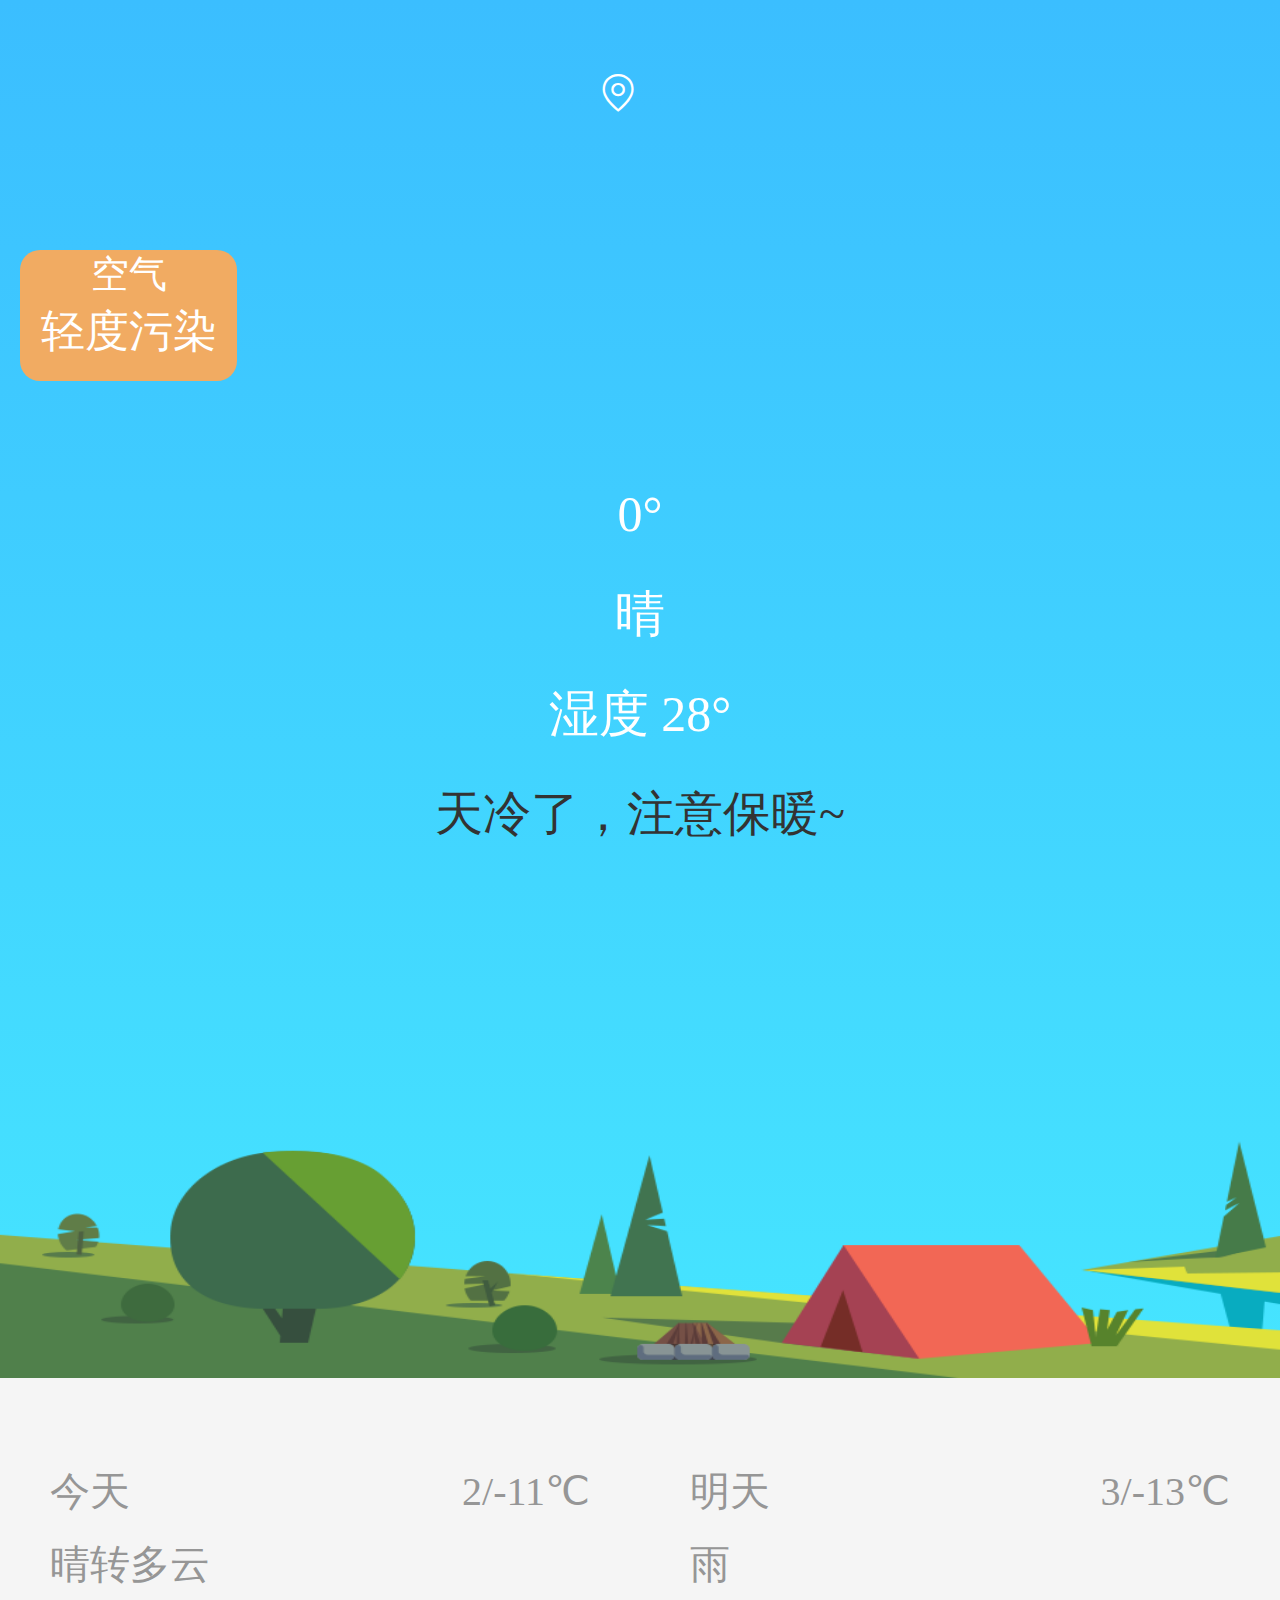
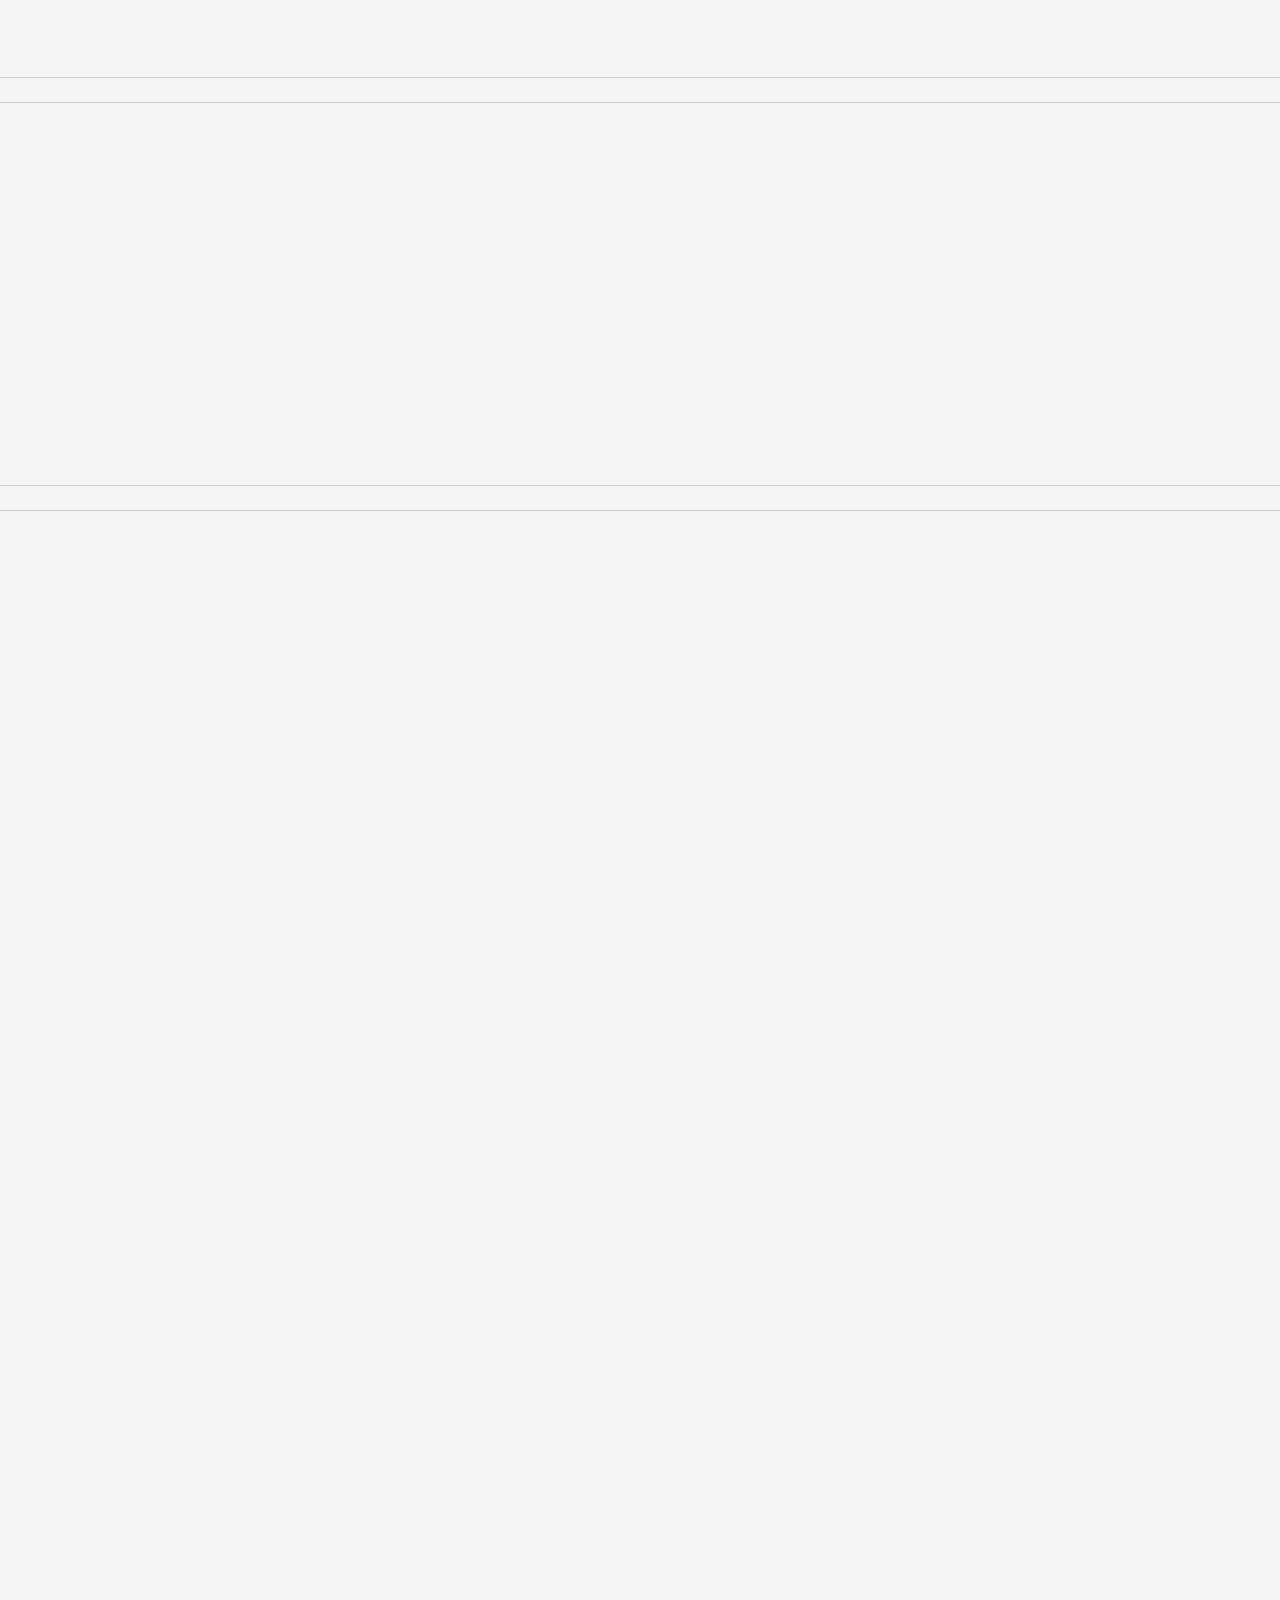
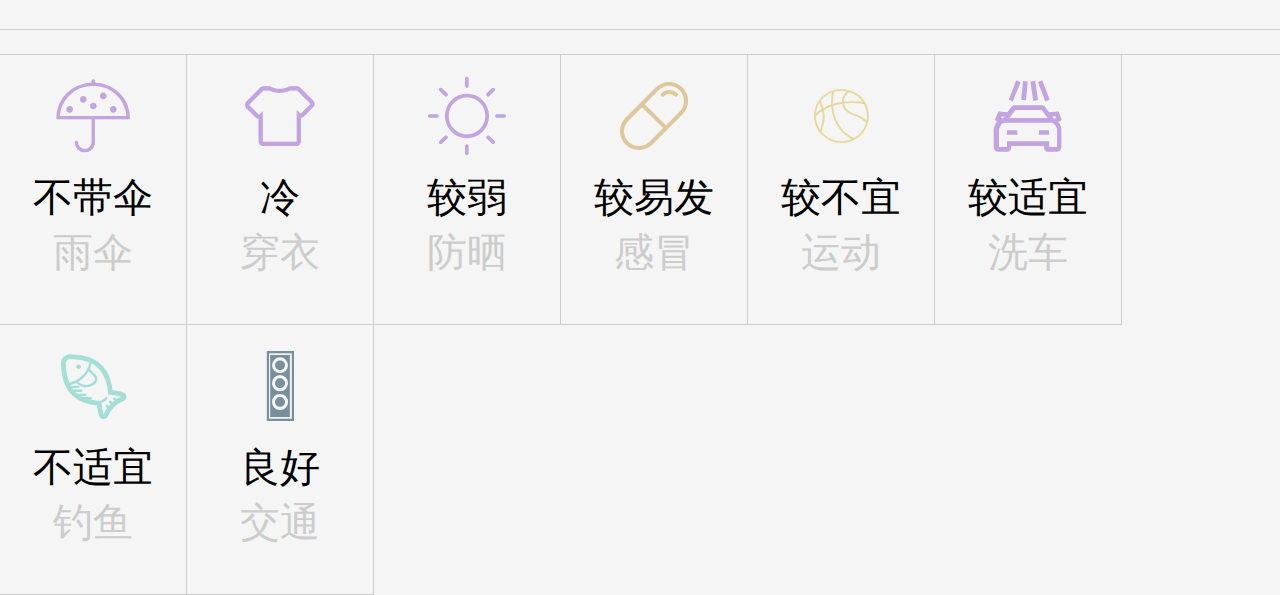
==== index.html @ 8fc32219 "lll" ====
<!DOCTYPE html>
<html>
<head>
    <meta charset="utf-8">
    <meta name="viewport" content="initial-scale=1.0, maximum-scale=1.0, user-scalable=no" />
    <title></title>
    <link rel="stylesheet" type="text/css" href="css/index.css"/>
    <link rel="stylesheet" type="text/css" href="css/iconfont.css"/>
    <script src="js/jquery-3.3.1.js" type="text/javascript" charset="utf-8"></script>

    
   <script src="js/rem.js" type="text/javascript" charset="utf-8"></script>
    <!--<script type="text/javascript">
    	
   		document.addEventListener('plusready', function(){
   			//console.log("所有plus api都应该在此事件发生后调用，否则会出现plus is undefined。"
   			
   		});
   		
    </script>-->
</head>
<body>
	<div class="yy">
	<div class="bodys">
		<img src="img/screen.png" alt="" />
		<div class="head">
			<div class="bai"></div>
			<div class="pos">
				<i class="iconfont icon-weizhi"></i>
				<span class="city"></span>		
			</div>
			<div class="imgs">
				<!--<img src="img/imgs.png"/>-->
			</div>
		</div>
		<div class="pollu">
			<span class="uu">空气</span>
			<p class="pollu_p">轻度污染</p>
		</div>
		<div class="center">
			<p class="temp">0°</p>
			<span id="weather">晴</span>
			<div class="stau">
				<span class="star_dic">湿度</span>
				<span class="star_lev">28°</span>
			</div>
			<h6>天冷了，注意保暖~</h6>
		</div>
	</div>
	<div class="today">
		<ul class="todaylist">
			<li>
				<div class="day">
					<span>今天</span>
					<span class="day_temp">2/-11℃</span>
				</div>
				<div class="tq">
					<span class="tq_con">晴转多云</span>
					<div class="sun tosun"></div>
				</div>
			</li>
			
			<li>
				<div class="day">
					<span>明天</span>
					<span class="tom_temp">3/-13℃</span>
				</div>
				<div class="tq">
					<span class="tom_con">雨</span>
					<div class="sun tmsun"></div>
				</div>
			</li>
		</ul>
	</div>
	<div class="dayb">
		<ul class="dayblist">
			<!--<li>
				<span>${v.hour}</span>
				<div class="sun"></div>
				<p>${v.temperature}</p>
			</li>-->
		</ul>
	</div>
	<div class="every">
		<ul class="everylist">
			<!--<li>
				<div class="yun">
					<div class="date">
						<span>昨天</span>
						<span>01/15</span>
					</div>
					<p>多云</p>
				</div>
				<div class="sun"></div>
				<div class="du">
					<span>3°</span>
					<div class="dian"></div>
				</div>
				<div class="du">					
					<div class="dian lan"></div>
					<span>2°</span>
				</div>
				<div class="sun"></div>
				<div class="yun">
					<p>多云</p>
					<div class="date">
						<span>昨天</span>
						<span>01/15</span>
					</div>					
				</div>
			</li>-->
		</ul>
	</div>
	<div class="note">
		<ul class="notelist">
			<li>
				<i class="iconfont icon-iconset0458"></i>
				<span>不带伞</span>
				<p>雨伞</p>
			</li>
			<li>
				<i class="iconfont icon-yifu"></i>
				<span>冷</span>
				<p>穿衣</p>
			</li>
			<li>
				<i class="iconfont icon-taiyang-copy"></i>
				<span>较弱</span>
				<p>防晒</p>
			</li>
			<li>
				<i class="iconfont icon-yao"></i>
				<span>较易发</span>
				<p>感冒</p>
			</li>
			<li>
				<i class="iconfont icon-z"></i>
				<span>较不宜</span>
				<p>运动</p>
			</li>
			<li>
				<i class="iconfont icon-xichekaidan"></i>
				<span>较适宜</span>
				<p>洗车</p>
			</li>
			<li>
				<i class="iconfont icon-yu"></i>
				<span>不适宜</span>
				<p>钓鱼</p>
			</li>
			<li>
				<i class="iconfont icon-jiaotongtraffic10"></i>
				<span>良好</span>
				<p>交通</p>
			</li>
		</ul>
	</div>
	</div>
	<div class="position">
		<div class="sousuo">
			<div class="ssk">
				<i class="iconfont icon-sousuo"></i>
				<input type="text" name="ss" id="ss" placeholder="搜索市、区" />
			</div>
			<div class="close"><span>取消</span></div>
		</div>
		<div class="now">
			<h6>当前定位</h6>
			<div class="citys">太原</div>
		</div>
		<div class="now historys">
			<h6>历史记录</h6>
			<i class="iconfont icon-lajilou"></i>
			<div class="history">
				<ul class="historylist">
				</ul>
			</div>
		</div>
		<div class="hotc">
			<h6>热门城市</h6>
			<div class="hotcity ">
				<ul class="hotcitylist">
					<!--<li class="ou">北京</li>-->
				</ul>
			</div>
		</div>
		<div class="now historys hotc">
			<h6>热门景区</h6>
			<div class="history ">
				<ul class="historylist">
					<li class="ou">故宫</li>
					<li class="ou">颐和园</li>
					<li class="ou">九寨沟</li>
					<li class="ou">凤凰古城</li>
					<li class="ou">秦始皇</li>
					<li class="ou">龙门石窟</li>
					<li class="ou">武陵源</li>
					<li class="ou">华山</li>
					<li class="ou">黄山</li>
				</ul>
			</div>
		</div>
		
	</div>
</body>
</html>
<script src="js/index.js" type="text/javascript" charset="utf-8"></script>
---- css/index.css ----
*{
	padding: 0;
	margin: 0;
	list-style: none;
	box-sizing: border-box;
}
body{
	width: 100%;
	/*height: 100%;*/
	background: #f5f5f5;
}
html{
	width: 100%;
	/*height: 100%;*/
}
.yy{
	width: 100%;
	height: auto;
}
.bodys{
	width: 100%;
	height: 13.78rem;
	background: linear-gradient(#3bbeff,#46e5ff);
	position: relative;
}
.bodys>img{
	width: 100%;
	height: 3rem;
	position: absolute;
	bottom: 0;
	left: 0;
}
.head{
	width: 100%;
	height: 1.52rem;
	/*background: pink;*/
	display: flex;
	justify-content: space-around;
	align-items: center;
	overflow: hidden;
}
.head .bai{
	width: 0.3rem;
	height: 0.3rem;
}
.head .pos{
	width:3.8rem;
	height: 100%;
	background: #red;
	text-align: center;
	line-height: 1.52rem;
	/*display: flex;
	justify-content: center;*/
}
.pos .icon-weizhi{
	font-size: 0.4rem;
	color: #fff;
	cursor: pointer;
}
.pos>span{
	font-size: 0.32rem;
	color: #fff;
}
.imgs{
	width: 0.74rem;
	height: 0.82rem;
	margin-top: 0.5rem;
}
.imgs>img{
	width: 0.74rem;
	height: 0.82rem;
	float: left;
	/*position: absolute;
	top: 0.5rem;
	right: 0.5rem;*/
}
.pollu{
	width: 2.17rem;
	height: 1.31rem;
	border-radius: 0.2rem;
	background:#f1ab62;
	position: absolute;
	top: 2.5rem;
	left: 0.2rem;
	text-align: center;
	line-height: 0.5rem;
}
.pollu>.uu{
	font-size: 0.38rem;
	color: #FFFFFF;
	display: block;
	margin-top: -0.01rem;
	margin-bottom: 0.08rem;
}
.pollu>p{
	font-size: 0.44rem;
	color:#fff ;
}
.center{
	width: 4.76rem;
	height: 6.23rem;
	margin: 2rem auto;
	display: flex;
	flex-direction: column;
	justify-content: center;
	text-align: center;
	line-height: 1rem;
	font-size: 0.5rem;
	color: #fff;
}
.today{
	width: 100%;
	height: 3rem;
	padding: 0.78rem 0;
	border-bottom: 0.01rem solid #ccc;
}
.todaylist{
	width: auto;
	height: 100%;
	display: flex;
}
.todaylist>li{
	width: 50%;
	height: 100%;
	padding: 0 0.5rem;
}
.day{
	width: 100%;
	height: 0.72rem;
	/*background: lightskyblue;*/
	text-align: center;
	line-height: 0.72rem;
	display: flex;
	justify-content: space-between;
}
.day>span{
	display: block;
	font-size: 0.4rem;
	color: #969696;
}
.tq{
	width: 100%;
	height: 0.72rem;
	display: flex;
	justify-content: space-between;
	align-items: center;
}
.tq>span{
	display: block;
	font-size: 0.4rem;
	color: #969696;
}
.sun{
	width: 0.6rem;
	height: 0.6rem;
	background: url() no-repeat;
	background-size: 0.58rem 0.58rem;
}
.dayb{
	width: 100%;
	height: 3.84rem;
	/*background: #F1AB62;*/
	margin-top: 0.24rem;
	border-bottom: 0.01rem solid #ccc;
	border-top: 0.01rem solid #ccc;
	margin-bottom: 0.24rem;
	overflow: auto;
	

}
.dayblist{
	width: 36rem;
	height: 100%;
	display: flex;
}
.dayblist>li{
	width: 1.5rem;
	height: 100%;
	/*background: pink;*/
	display: flex;
	flex-direction: column;
	justify-content: space-around;
	align-items: center;
	text-align: center;
}
.dayblist>li>span{
	display: block;
	font-size: 0.3rem;
	color:#a5a5a5;
}
.dayblist>li>p{
	font-size: 0.3rem;
	color: #000;
}
.every{
	width: 100%;
	height: 11.2rem;
	border-bottom: 0.01rem solid #CCCCCC;
	border-top: 0.01rem solid #CCCCCC;
	margin-bottom: 0.24rem;
	overflow:auto;
	overflow-y:hidden ;
	
}
.everylist{
	width: 18.75rem;
	height: 100%;
}
.everylist>li{
	width: 1.25rem;
	height: 100%;
	/*background: blue;*/
	float: left;
	padding: 0.65rem 0;
	display: flex;
	flex-direction: column;
	justify-content: space-between;
	align-items: center;
}
.yun{
	width: 100%;
	height: 1.6rem;
	/*background: pink;*/
	text-align: center;
	display: flex;
	flex-direction: column;
	justify-content: space-between;
}
.date{
	width: 100%;
	height: 0.8rem;
}
.date>span{
	display: block;
	font-size: 0.3rem;
	color: #CCCCCC;
}
.yun>p{
	font-size: 0.32rem;
	color:#333;
	margin-bottom: 0;
}
.du{
	width:100%;
	height: 1rem;
	text-align: center;
	display: flex;
	flex-direction: column;
}
.du>span{
	display: block;
	font-size: 0.3rem;
	color: #000;
}
.dian{
	width: 0.3rem;
	height: 0.3rem;
	border-radius: 50%;
	background: #ffb74d;
	margin-right: 0;
}
.lan{
	background: #4fc3f7;
}
.note{
	width: 100%;
	height: 5.37rem;
	border-top: 0.01rem solid #ccc;
}
.notelist{
	width: 100%;
	height: 100%;
}
.notelist>li{
	width: 1.87rem;
	height: 2.7rem;
	float: left;
	text-align: center;
	line-height: ;
	border-bottom: 0.01rem solid #ccc;
	border-right: 0.01rem solid #ccc;
}
.notelist>li .iconfont{
	font-size:0.8rem;
	color: #c1a4e0;
}
.notelist>li:nth-child(2), .icon-yifu{
	color:#e2a8c6;
}
.notelist>li:nth-child(3), .icon-taiyang-copy{
	color: #dbada0;
}
.notelist>li:nth-child(4) .icon-yao{
	color: #dfc79c;
}
.notelist>li:nth-child(5) .icon-z{
	color: #e6d99d;
}
.notelist>li:nth-child(6) .icon-xichekaidan{
	color:# b5e6a8;
}
.notelist>li:nth-child(7) .icon-yu{
	color: #a3dfd4;
}
.notelist>li:nth-child(8) .icon-jiaotongtraffic10{
	color: #78909c;
}
.notelist>li>span{
	display: block;
	font-size: 0.4rem;
	color: #000;
}
.notelist>li>p{
	font-size: 0.4rem;
	color: #ccc;
}
.position{
	width: 100%;
	height: auto;
	background: #fff;
	position: absolute;
	top: 0;
	left: 0;
	display: none;
}
.sousuo{
	width: 100%;
	height: 1.32rem;
	display: flex;
	justify-content: space-around;
	align-items: center;
	border-bottom: 0.01rem solid #ccc;
}
.sousuo>.ssk{
	width: 5.5rem;
	height: 0.91rem;
	background: #f2f2f2;
	border-radius: 0.45rem;
	line-height: 0.5rem;
	position: relative;
	padding-left: 0.2rem;
}
.ssk .icon-sousuo{
	font-size: 0.4rem;
	color: #333;
	
}
.ssk input{
	width:4rem;
	height: 100%;
	border: 0;
	outline: none;
	position: absolute;
	top: 0;
	left: 0.6rem;
	background: #f2f2f2;
}
.close{
	text-align: center;
	line-height: 0.91rem;
	font-size: 0.4rem;
	color: #000;
}
.now{
	width: 100%;
	height: 1.8rem;
	margin-top: 0.3rem;
	padding: 0 0.24rem;
	/*display: flex;
	flex-direction: column;
	justify-content: space-between;*/
}
h6{
	font-size: 0.48rem;
	color:#333;
	font-weight: 300;
}
.citys{
	width: 2.6rem;
	height: 0.82rem;
	background: #f2f2f2;
	border-radius: 0.41rem;
	font-size: 0.4rem;
	color: #000;
	text-align: center;
	line-height: 0.82rem;
	margin:0.3rem 0;
}
.history{
	width: 100%;
	/*height: 0.82rem;*/
	margin:0.3rem 0;
}
.historylist{
	width: auto;
	height: 100%;
}
.cityslist{
	width: 100%;
	height: 100%;
}
.historylist>li{
	width: 2.1rem;
	height: 0.82rem;
	background: #f2f2f2;
	border-radius: 0.41rem;
	font-size: 0.4rem;
	color: #000;
	text-align: center;
	line-height: 0.82rem;
	float: left;
	margin-right: 0.3rem;
}
.historylist>li:nth-child(3){
	margin-right: 0;
}
.historylist>li:nth-child(6){
	margin-right: 0;
}
.historylist>li:nth-child(9){
	margin-right: 0;
}
.historylist>li:nth-child(12){
	margin-right: 0;
}
.historys{
	margin-bottom: 0.3rem;
	position: relative;
	}
.now>.icon-lajilou{
	display: block;
	font-size: 0.5rem;
	color: 000;
	float: right;
	position: absolute;
	top: 0;
	right:0.24rem;
}
.hotc{
	width: 100%;
	height: 6rem;
	overflow: auto;
	padding: 0 0.24rem;
}
.hotc>.hotcity{
	width: 100%;
	height: 5rem;
	margin: 0.3rem 0;
}
.hotcitylist{
	width: 100%;
	height: auto;
}
.hotcitylist>li{
	width: 2.1rem;
	height: 0.82rem;
	background: #f2f2f2;
	border-radius: 0.41rem;
	font-size: 0.4rem;
	color: #000;
	text-align: center;
	line-height: 0.82rem;
	float: left;
	margin-right: 0.3rem;
	margin-bottom: 0.24rem;
}
.hotcitylist>li:nth-child(3){
	margin-right: 0;
}
.hotcitylist>li:nth-child(6){
	margin-right: 0;
}
.hotcitylist>li:nth-child(9){
	margin-right: 0;
}
.hotcitylist>li:nth-child(12){
	margin-right: 0;
}
.ou{
	margin-bottom: 0.24rem;
}
---- css/iconfont.css ----
@font-face {font-family: "iconfont";
  src: url('iconfont.eot?t=1537979133079'); /* IE9*/
  src: url('iconfont.eot?t=1537979133079#iefix') format('embedded-opentype'), /* IE6-IE8 */
  url('[data-uri]') format('woff'),
  url('iconfont.ttf?t=1537979133079') format('truetype'), /* chrome, firefox, opera, Safari, Android, iOS 4.2+*/
  url('iconfont.svg?t=1537979133079#iconfont') format('svg'); /* iOS 4.1- */
}

.iconfont {
  font-family:"iconfont" !important;
  font-size:16px;
  font-style:normal;
  -webkit-font-smoothing: antialiased;
  -moz-osx-font-smoothing: grayscale;
}

.icon-iconset0458:before { content: "\e751"; }

.icon-jiaotongtraffic10:before { content: "\e6c1"; }

.icon-taiyang-copy:before { content: "\e64c"; }

.icon-yifu:before { content: "\e666"; }

.icon-xichekaidan:before { content: "\e626"; }

.icon-yao:before { content: "\e648"; }

.icon-weizhi:before { content: "\e600"; }

.icon-lajilou:before { content: "\e633"; }

.icon-sousuo:before { content: "\eef7"; }

.icon-yu:before { content: "\e70d"; }

.icon-z:before { content: "\e632"; }
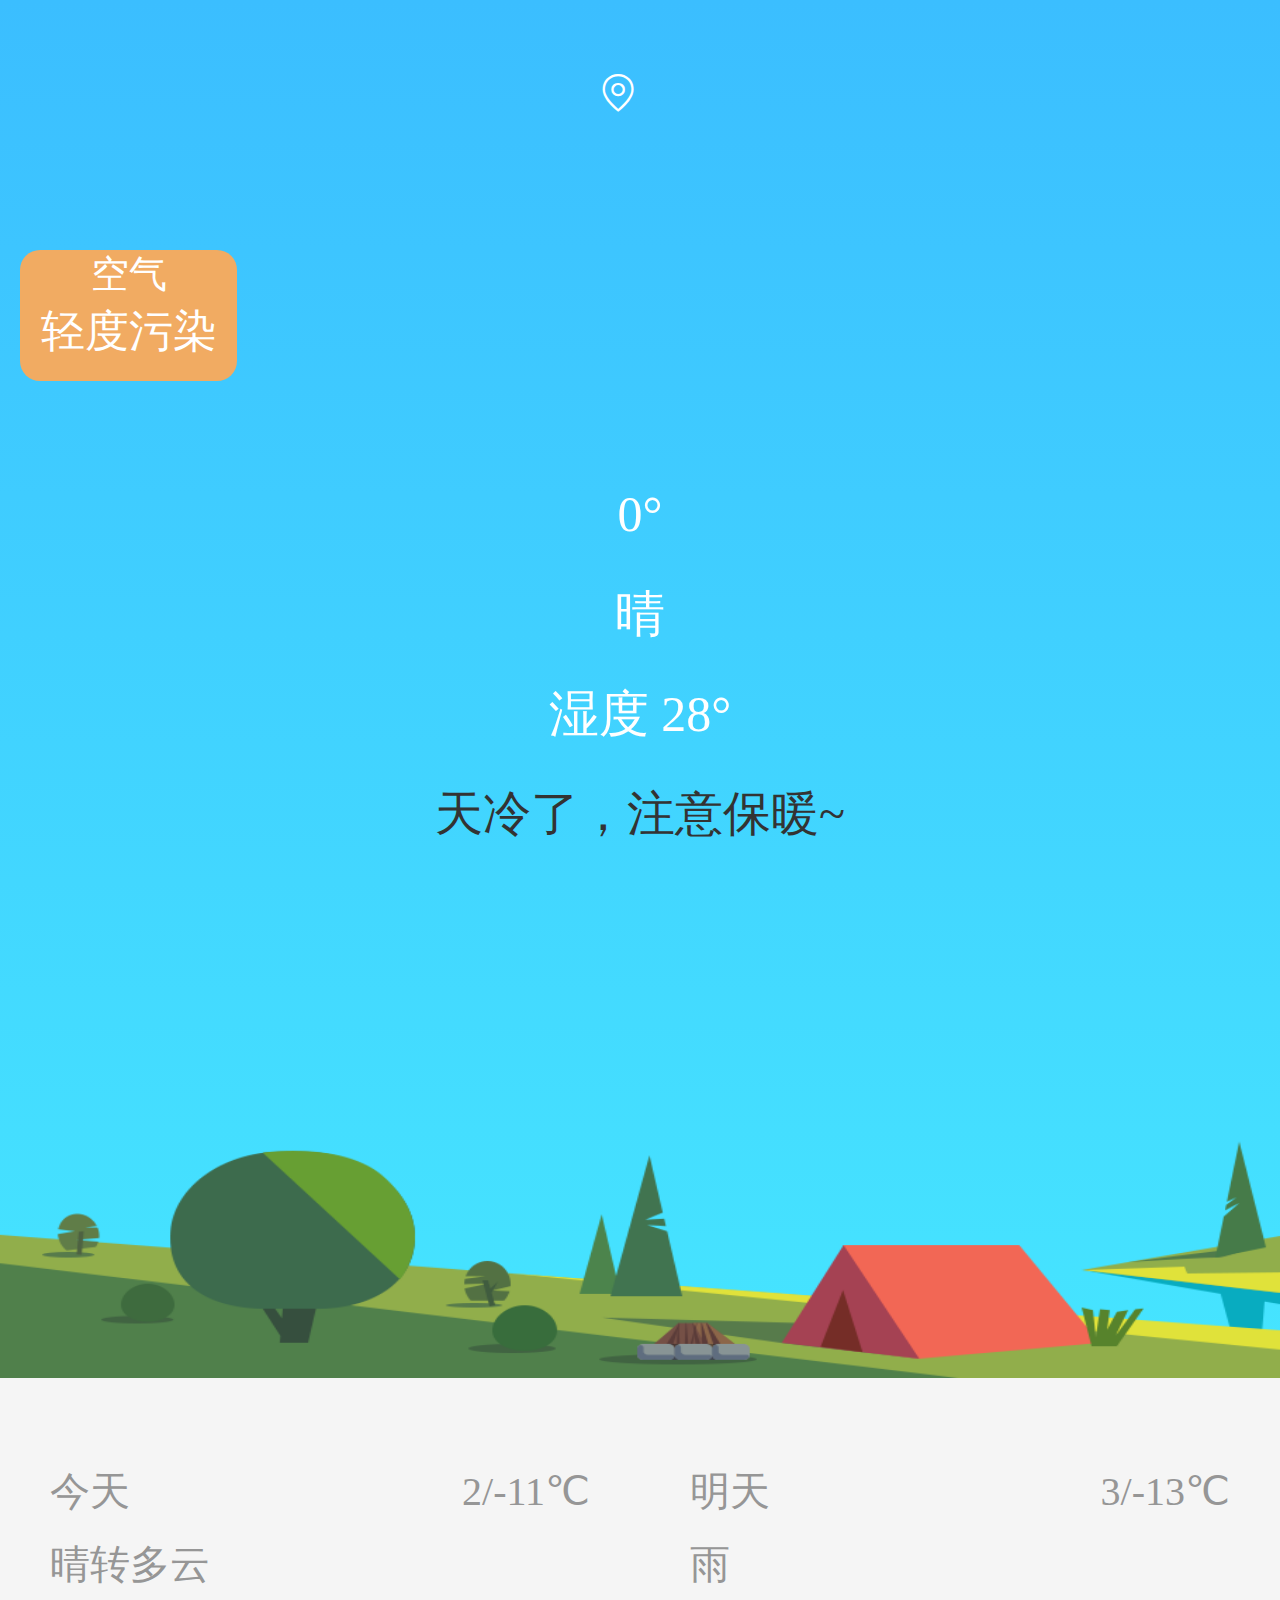
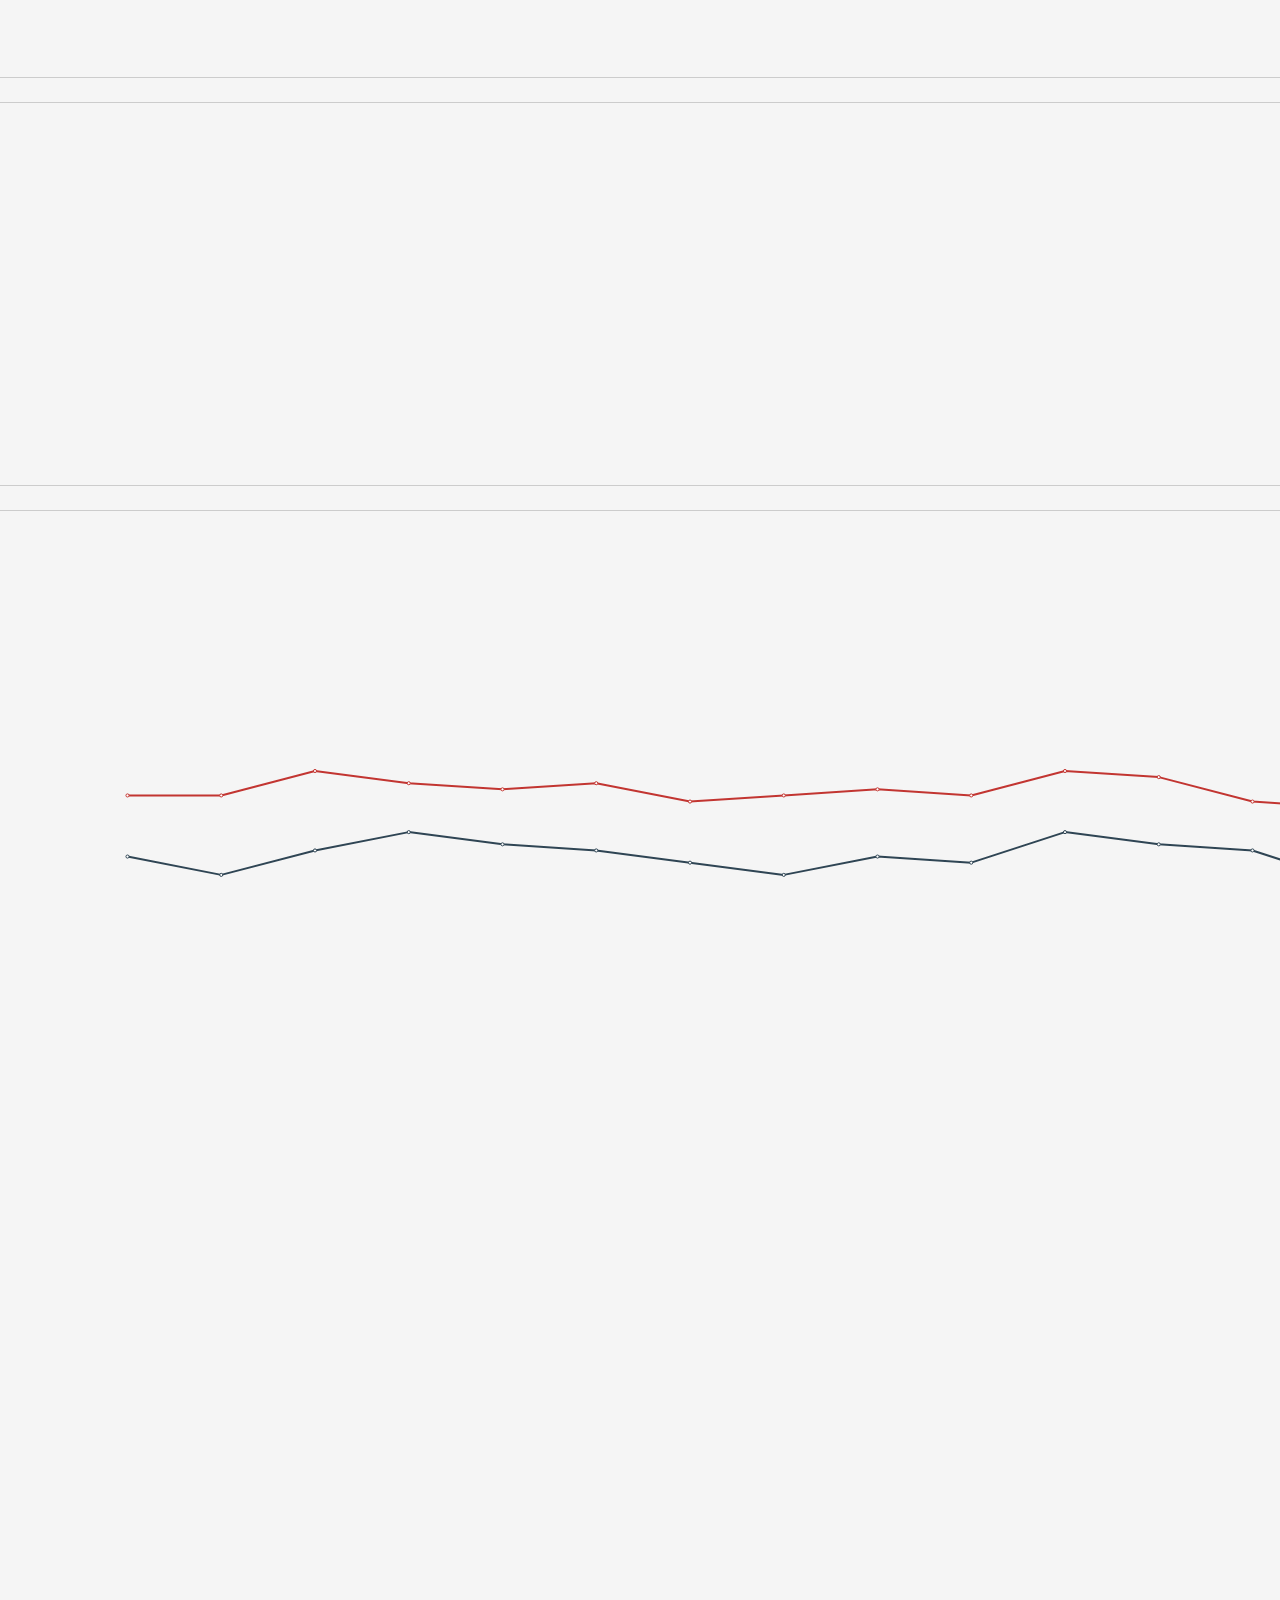
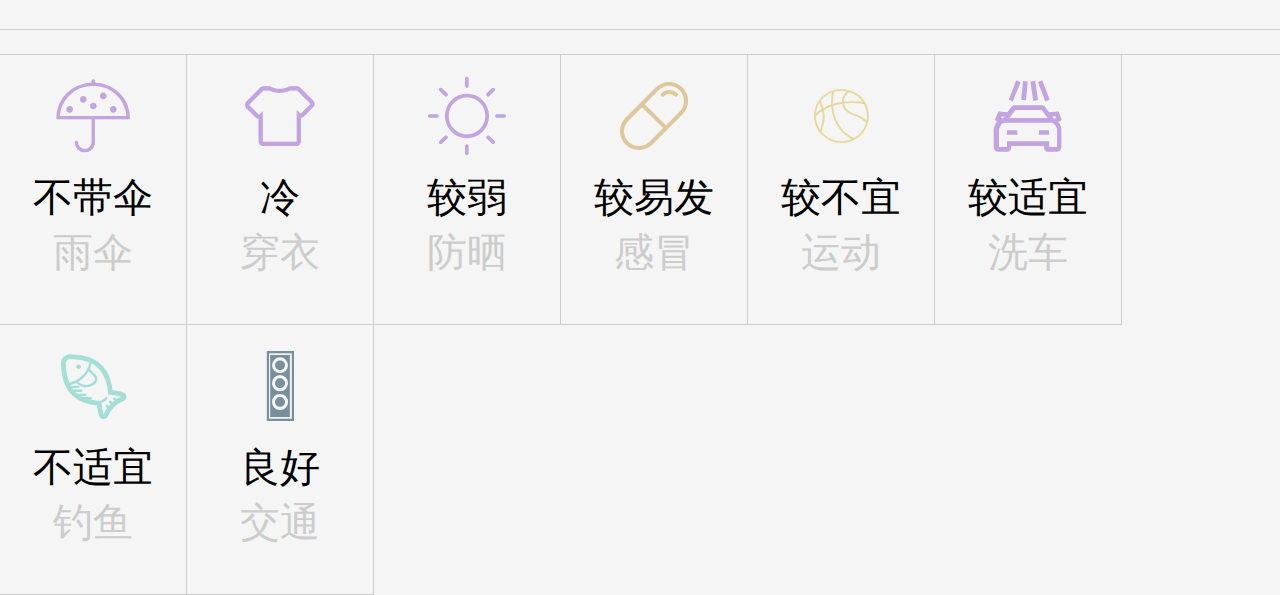
==== commit 743af52e: "llp" ====
--- a/index.html
+++ b/index.html
@@ -7,7 +7,7 @@
     <link rel="stylesheet" type="text/css" href="css/index.css"/>
     <link rel="stylesheet" type="text/css" href="css/iconfont.css"/>
     <script src="js/jquery-3.3.1.js" type="text/javascript" charset="utf-8"></script>
-
+	<script src="js/echarts.common.min.js" type="text/javascript" charset="utf-8"></script>
     
    <script src="js/rem.js" type="text/javascript" charset="utf-8"></script>
     <!--<script type="text/javascript">
@@ -83,34 +83,11 @@
 	</div>
 	<div class="every">
 		<ul class="everylist">
-			<!--<li>
-				<div class="yun">
-					<div class="date">
-						<span>昨天</span>
-						<span>01/15</span>
-					</div>
-					<p>多云</p>
-				</div>
-				<div class="sun"></div>
-				<div class="du">
-					<span>3°</span>
-					<div class="dian"></div>
-				</div>
-				<div class="du">					
-					<div class="dian lan"></div>
-					<span>2°</span>
-				</div>
-				<div class="sun"></div>
-				<div class="yun">
-					<p>多云</p>
-					<div class="date">
-						<span>昨天</span>
-						<span>01/15</span>
-					</div>					
-				</div>
-			</li>-->
+			
 		</ul>
+		<div id="main"></div>
 	</div>
+	
 	<div class="note">
 		<ul class="notelist">
 			<li>
@@ -184,7 +161,7 @@
 				</ul>
 			</div>
 		</div>
-		<div class="now historys hotc">
+		<div class="now historys">
 			<h6>热门景区</h6>
 			<div class="history ">
 				<ul class="historylist">
--- a/css/index.css
+++ b/css/index.css
@@ -164,14 +164,16 @@
 	border-bottom: 0.01rem solid #ccc;
 	border-top: 0.01rem solid #ccc;
 	margin-bottom: 0.24rem;
-	overflow: auto;
+	overflow-x:auto;
 	
+	/*overflow-x: visible;*/
 
 }
 .dayblist{
 	width: 36rem;
 	height: 100%;
 	display: flex;
+	overflow-x: scroll;
 }
 .dayblist>li{
 	width: 1.5rem;
@@ -200,7 +202,7 @@
 	margin-bottom: 0.24rem;
 	overflow:auto;
 	overflow-y:hidden ;
-	
+	position: relative;
 }
 .everylist{
 	width: 18.75rem;
@@ -252,7 +254,7 @@
 	font-size: 0.3rem;
 	color: #000;
 }
-.dian{
+/*.dian{
 	width: 0.3rem;
 	height: 0.3rem;
 	border-radius: 50%;
@@ -261,6 +263,18 @@
 }
 .lan{
 	background: #4fc3f7;
+}*/
+#main{
+	width: 18.75rem;
+	height: 230px;
+	/*background: #e7e7e7;*/
+	position: absolute;
+	top: 200px;
+	padding: 0;
+}
+#main>div{
+	position: absolute;
+	left: -60px;
 }
 .note{
 	width: 100%;
